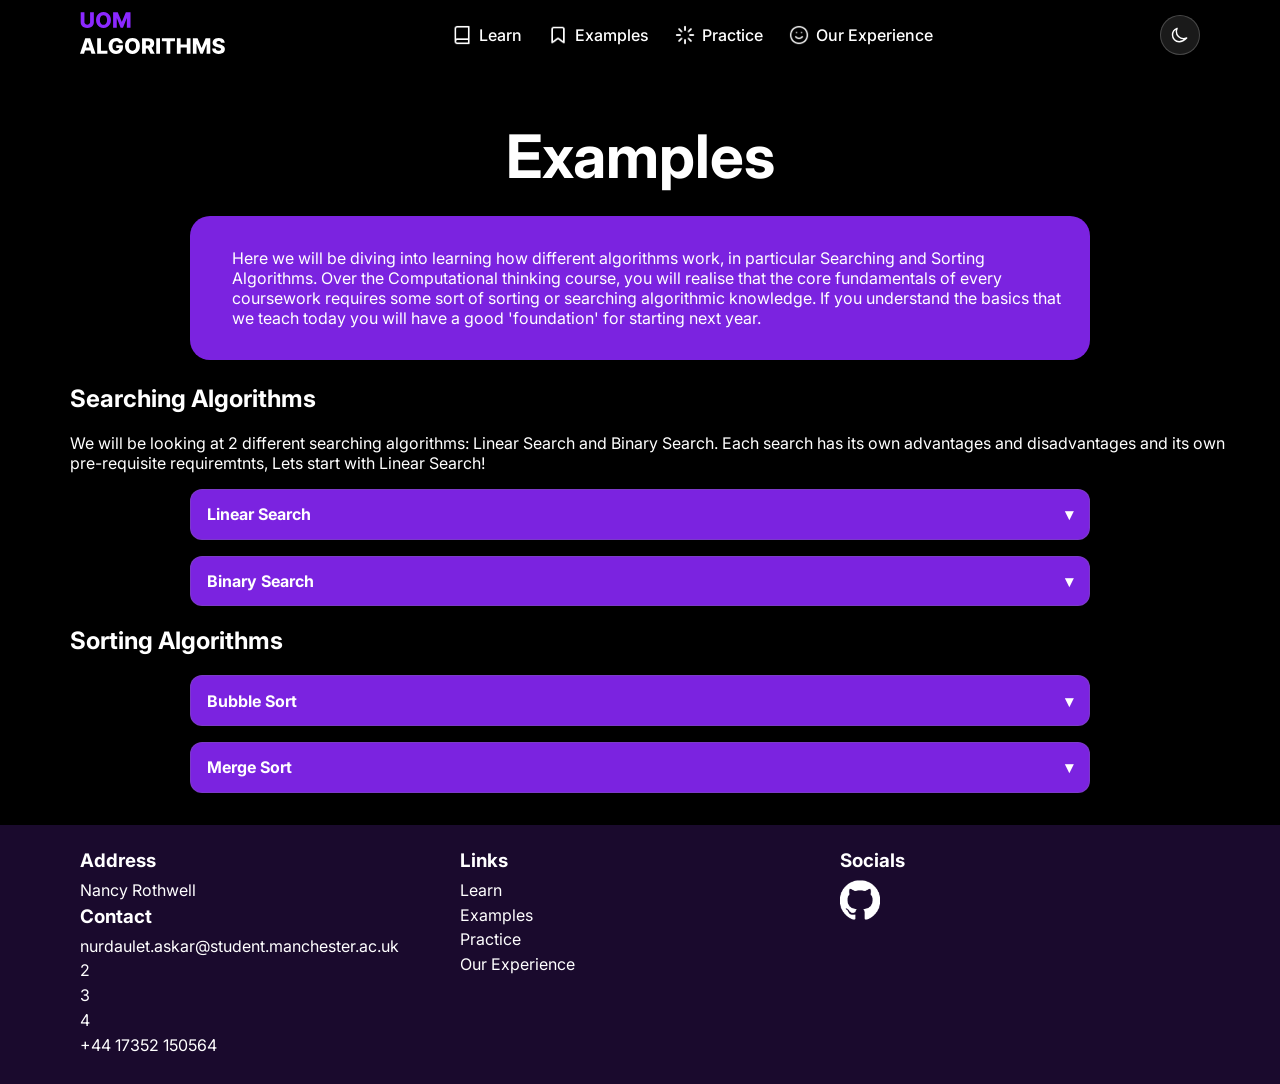
==== Examples.html @ cdae5de4 "ad" ====
<!DOCTYPE html>
<html lang="en">
<head>
    <meta charset="UTF-8">
    <meta name="viewport" content="width=device-width, initial-scale=1.0">
    <title>Compsci10 - Examples</title>
    <link rel="stylesheet" href="styles/style.css">
    <link href="https://fonts.googleapis.com/css2?family=Inter:wght@300;400;500;700;900&display=swap" rel="stylesheet">
    <link rel="icon" type="image/svg+xml" href="photos/UoM.svg">
</head>
<body>

    <nav class="navbar">
        <div class="nav-left">
            <a href="index.html">
                <img class="brand-logo" src="photos/brand-logo.svg" data-icon-dark="photos/brand-logo.svg" data-icon-light="photos/brand-logo Ligth.svg" alt="Home">
            </a>
        </div>

        <div class="nav-links">
            <a href="Learn.html">
                <img src="photos/BookDark.png" data-icon-dark="photos/BookDark.png" data-icon-light="photos/BookLight.png" alt="Learn">
                <div class="learn-class">Learn</div>
            </a>
            <a href="Examples.html">
                <img src="photos/BookmarkDark.png" data-icon-dark="photos/BookmarkDark.png" data-icon-light="photos/BookmarkLight.png" alt="Examples">
                <div class="examples-class">Examples</div>
            </a>
            <a href="Practice.html">
                <img src="photos/LoaderDark.png" data-icon-dark="photos/LoaderDark.png" data-icon-light="photos/LoaderLight.png" alt="Practice">
                <div class="practice-class">Practice</div>
            </a>
            <a href="Our-Experience.html">
                <img src="photos/SmileDark.png" data-icon-dark="photos/SmileDark.png" data-icon-light="photos/SmileLigt.png" alt="Our Experience">
                <div class="experience-class">Our Experience</div>
            </a>
        </div>

        <button class="theme-toggle" type="button" aria-label="Toggle light and dark mode">
            <svg class="icon-moon" viewBox="0 0 24 24" fill="none" xmlns="http://www.w3.org/2000/svg" aria-hidden="true">
                <path d="M20 15.5C18.8 16.1 17.5 16.4 16.2 16.4C11.5 16.4 7.6 12.5 7.6 7.8C7.6 6.5 7.9 5.2 8.5 4C5.2 5.3 3 8.4 3 12C3 16.4 6.6 20 11 20C14.6 20 17.7 17.8 20 15.5Z" stroke="currentColor" stroke-width="1.7" stroke-linecap="round" stroke-linejoin="round"/>
            </svg>
            <svg class="icon-sun" viewBox="0 0 24 24" fill="none" xmlns="http://www.w3.org/2000/svg" aria-hidden="true">
                <circle cx="12" cy="12" r="4" stroke="currentColor" stroke-width="1.7"/>
                <path d="M12 3V5.5M12 18.5V21M3 12H5.5M18.5 12H21M5.6 5.6L7.4 7.4M16.6 16.6L18.4 18.4M18.4 5.6L16.6 7.4M7.4 16.6L5.6 18.4" stroke="currentColor" stroke-width="1.7" stroke-linecap="round"/>
            </svg>
        </button>
    </nav>

    <section class="hero">
        <h1>Examples</h1>

        <section class="learn-description">
            <p class="left-text">
                Here we will be diving into learning how different algorithms work, in particular Searching and Sorting Algorithms. Over the Computational thinking course, you will realise that the core fundamentals of every coursework requires some sort of sorting or searching algorithmic knowledge. If you understand the basics that we teach today you will have a good 'foundation' for starting next year.
            </p>
        </section>

        
        <h2>Searching Algorithms</h2>
        <p class="left-text">
            We will be looking at 2 different searching algorithms: Linear Search and Binary Search. Each search has its own advantages and disadvantages and its own pre-requisite requiremtnts, Lets start with Linear Search!
        </p>
        <details class="algo-dropdown">        
            <summary>Linear Search</summary>
            <p class="left-text">
                Linear Search is one of the simplest searching algorithms. It works by checking each element in a list until it finds the target value or reaches the end of the list. Lets go through an example!
            </p>

            <div class="step">
                <strong>Say your given a list of numbers and a target value:</strong>
            </div>
            <p style="text-align: center; font-weight: bold; ">[5, 2, 8, 1, 9]</p>
            <p style="text-align: center; font-weight: bold; ">Target: 8</p>

            <div class="step">
                <strong>Step 1:</strong> Start from the first element at index 0 and compare it with the target value
            </div>
            <p style="text-align: center; font-weight: bold; ">[<span style="color: red;">5</span>, 2, 8, 1, 9]</p>
            <p>Is 5 = 8? No.</p>


            <div class="step">
                <strong>Step 3:</strong> Move to the next element at index 1 and compare it with the target value
            </div>
            <p style="text-align: center; font-weight: bold; ">[5, <span style="color: red;">2</span>, 8, 1, 9]</p>
            <p>Is 2 = 8? No.</p>

            <div class="step">
                <strong>Step 4:</strong> Move to the next element at index 2 and compare it with the target value
            </div>
            <p style="text-align: center; font-weight: bold; ">[5, 2, <span style="color: red;">8</span>, 1, 9]</p>
            <p>Is 8 = 8? <span style="font-weight: bold; color: green;">Yes!</span></p>
            <p class="left-text">
                So we found our target value at index 2 after only 3 comparisons! not bad but lets look at a bigger list and see how it performs.
            </p>

            <div class="step">
                <strong style="color: red;">Say your given a large list of numbers and a target value:</strong>
            </div>
            <table style="font-weight: bold;margin-left: auto; margin-right: auto;">
                <tr>
                    <td>[1, 2, 4, 8, 3, 83, 2, 3, 94, 9, 22, 84, 93, 3</td>
                </tr>
                <tr>
                    <td>89, 3, 2, 1, 38, 4, 30, 4, 2, 3, 5, 34, 23, 2</td>
                </tr>
                <tr>
                    <td>54, 4, 54, 2, 32, 5, 6, 34,..., 23, 3, 2, 1, 99, 3]</td>
                </tr>
            </table>
            <p style="text-align: center; font-weight: bold; ">Target: 99</p>
            <p class="left-text">
                In this example we can see that if you were to use linear search, you would have to check every single element in the list until you find the target value at the very end, proving why it is very inefficient for large lists. This is where Binary Search comes in!
            </p>
        </details>
        <details class="algo-dropdown open" >
            <summary>Binary Search</summary>
            <p class="left-text">
                Binary Search is a more efficient searching algorithm that works <strong>only</strong> on sorted lists. It repeatedly divides the search interval in half until it finds the target value or determines that it is not present. Lets go through an example!
            </p>
            <div class="step">
                <strong>Say your given a sorted list of numbers and a target value:</strong>
            </div>
            <p style="text-align: center; font-weight: bold; ">[1, 2, 3, 4, 5, 6, 7, 8, 9, 10]</p>
            <p style="text-align: center; font-weight: bold; ">Target: 7</p>
            <div class="step">
                <strong>Step 1:</strong> Start with two pointers, one at the beginning of the list and one at the end of the list. Use these to determine the middle element of the list and compare it with the target value
            </div>
            <p style="text-align: center; font-weight: bold; ">[<span style="color: red;">1</span>, 2, 3, 4, <span style="color: rgb(33, 194, 248);">5</span>, 6, 7, 8, 9, <span style="color: red;">10</span>]</p>
            <p>since there are 10 elements and 9 indexes, the middle element is at index 4 or element 5, which is 5.</p>
            <p>Is the target value 7 less than, greater than, or equal to the middle element (5)?</p>
            <p>7 is greater than 5.</p>
        
            <div class="step">
                <strong>Step 2:</strong> Since 7 is greater than 5, we can eliminate the left half of the list and move the left pointer to the middle element + 1
            </div>
            <p style="text-align: center; font-weight: bold; ">[<span style="color: red;">6</span>, 7, <span style="color: rgb(33, 194, 248);">8</span>, 9, <span style="color: red;">10</span>]</p>
            <p>Is the target value 7 less than, greater than, or equal to the middle element (8)? </p>
            <p>7 is less than 8.</p>
        
            <div class="step">
                <strong>Step 3:</strong> Since 7 is less than 8, we can eliminate the right half of the list and move the right pointer to the middle element - 1
            </div>
            <p style="text-align: center; font-weight: bold;">[<span style="color: red;">6</span>, <span style="color: rgb(33, 194, 248);">7</span>]</p>
            </p>
            <p>Is the target value 7 less than, greater than, or equal to the middle element (7)? 7 is equal to 7 therefore we eliminate the left half of the list and found our target!.</p>
            <p class="left-text">
                So we found our target value at index 6 after only 3 comparisons! This is much more efficient than linear search for large sorted lists.
            </p>
        </details>

        <h2>Sorting Algorithms</h2>
        <details class="algo-dropdown open">
            <summary>Bubble Sort</summary>
            <p class="left-text">
                Bubble Sort is a simple sorting algorithm that repeatedly steps through a list, compares adjacent elements and swaps them if they are in the wrong order. The pass through the list is repeated <strong>until</strong> the list is sorted.
            </p>

            <div class="step">
                <strong>Say your given an unsorted list of numbers and you are asked to sort them in ascending order :</strong>
            </div>
            <p style="text-align: center; font-weight: bold; ">[3, 23, 9, 1, 8]</p>

            <div class="step">
                <strong>Step 1:</strong> Start from the first element at index 0 and compare it with the adjacent element at index 1. If the current element is greater than the adjacent element, swap them.
            </div>
            <p style="text-align: center; font-weight: bold; ">[<span style="color: red;">3</span>, <span style="color: rgb(33, 194, 248);">23</span>, 9, 1, 8]</p>
            <p>Is 3 > 23?</p>
             <p>No. leave it as is.</p>


            <div class="step">
                <strong>Step 3:</strong> Move to the next element at index 1 and compare it with the adjacent index (2). If the current element is greater than the adjacent element, swap them.
            </div>
            <p style="text-align: center; font-weight: bold; ">[3, <span style="color: red;">23</span>, <span style="color: rgb(33, 194, 248);">9</span>, 1, 8]</p>
            <p>Is 23 > 1?</p>
            <p>Yes. Swap them.</p>
            <p style="text-align: center; font-weight: bold; ">[3, 9, 23, 1, 8]</p>
            

            <div class="step">
                <strong>Step 4:</strong> now compare the element at index 2 with the adjacent element at index 3. If the current element is greater than the adjacent element, swap them.
            </div>
            <p style="text-align: center; font-weight: bold; ">[3, 9, <span style="color: red;">23</span>, <span style="color: rgb(33, 194, 248);">1</span>, 8]</p>
            <p>Is 23 > 1?</p>
            <p>Yes. Swap them.</p>
            <p style="text-align: center; font-weight: bold; ">[3, 9, 1, 23, 8]</p>

            <div class="step">
                <strong>Step 5:</strong> now compare the element at index 3 with the adjacent element at index 4. If the current element is greater than the adjacent element, swap them.
            </div>
            <p style="text-align: center; font-weight: bold; ">[3, 9, 1, <span style="color: red;">23</span>, <span style="color: rgb(33, 194, 248);">8</span>]</p>
            <p>Is 23 > 8?</p>
            <p>Yes. Swap them.</p>
            <p style="text-align: center; font-weight: bold; ">[3, 9, 1, 8, 23]</p>

            <div class="step">
                <strong>We have completed the first pass through the list and the largest element (23) is now at the end of the list. We repeat this process for the remaining unsorted portion of the list until it is fully sorted.</strong>
            </div>
            <p>Second Pass:</p>
            <p style="text-align: center; font-weight: bold; ">[3, 9, 1, 8, 23]</p>
            <p style="text-align: center; font-weight: bold; ">[3, 1, 9, 8, 23]</p>
            <p style="text-align: center; font-weight: bold; ">[3, 1, 8, 9, 23]</p>
            <p>Third Pass:</p>
            <p style="text-align: center; font-weight: bold; ">[1, 3, 8, 9, 23]</p>
        </details>

        <details class="algo-dropdown open">
            <summary>Merge Sort</summary>
            <p class="left-text">
                Merge Sort is a divide-and-conquer algorithm that divides the input array into two halves, calls itself for the two halves, and then merges the two sorted halves.
            </p>

            <div class="step">
                <strong>Say your given an unsorted list of numbers and you are asked to sort them in ascending order :</strong>
            </div>
            <p style="text-align: center; font-weight: bold; ">[3, 23, 9, 10, 5, 1, 8, 12]</p>

            <div class="step">
                <strong>Step 1:</strong> We divide the list into two halves until we have sublists of single elements. 
                
            </div>
            <p>So we divide the list into [3, 23, 9, 10] and [5, 1, 8, 12]. We then divide those lists into [3], [23], [9], [10] and [5], [1], [8], [12].</p>
            <p style="text-align: center; font-weight: bold; ">[3, 23, 9, 10, 5, 1, 8, 12]</p>
            <p style="text-align: center; font-weight: bold; ">[3, 23, 9, 10] [5, 1, 8, 12]</p>
            <p style="text-align: center; font-weight: bold; ">{ [3], [23] } { [9], [10] } , { [5], [1] } { [8], [12] }</p>


            <div class="step">
                <strong>Step 3:</strong> Now in each pair, sort  the two elements and merge with the adjacent sorted pair and repeat until we have a single sorted list.
            </div>
            <p>So we compare 3 and 23, add 3 to the merged list, then compare 23 and 9, add 9 to the merged list, then compare 23 and 10, add 10 to the merged list, then add 23 to the merged list. We do the same for the other half of the list and then merge those two sorted halves together.</p>
            <p style="text-align: center; font-weight: bold; ">{ [3], [23] } { [9], [10] } , { [1], [5] } { [8], [12] }</p>
            <p style="text-align: center; font-weight: bold; ">{ [3, 9, 10, 23] }, { [1, 5, 8, 12] }</p>
            <p style="text-align: center; font-weight: bold; ">[1, 3, 5, 8, 9, 10, 12, 23]</p>

            <div class="step"> 
                <strong>Merge Sort is more efficient than Bubble Sort for larger lists, with a time complexity of O(n log n) compared to O(n^2) for Bubble Sort.</strong>
            </div>
        </details>
    </section>

    <footer class="footer">
        <div class="footer-column">
            <h3>Address</h3>
            <p>Nancy Rothwell</p>

            <h3>Contact</h3>
            <a href="mailto:nurdaulet.askar@student.manchester.ac.uk">nurdaulet.askar@student.manchester.ac.uk</a>
            <a href="mailto:">2</a>
            <a href="mailto:">3</a>
            <a href="mailto:">4</a>
            <p>+44 17352 150564</p>
        </div>

        <div class="footer-column">
            <h3>Links</h3>
            <p>Learn</p>
            <p>Examples</p>
            <p>Practice</p>
            <p>Our Experience</p>
        </div>

        <div class="footer-column">
            <h3>Socials</h3>
            <a href="https://github.com/SwiftkeyC" target="_blank"><img src="photos/GitHubDark.svg" data-icon-dark="photos/GitHubDark.svg" data-icon-light="photos/GitHubLight.png" alt="GitHub"></a>
        </div>
    </footer>
    <script src="scripts/theme-toggle.js"></script>
</body>
</html>
---- styles/style.css ----
*, *::before, *::after { box-sizing: border-box; }

:root {
    --navbar-height: 80px;
    --bg: #000000;
    --text: #ffffff;
    --navbar-bg: rgba(0, 0, 0, 0.62);
    --subtitle: #8B28FF;
    --card-bg: #8c28ffe0;
    --footer-bg: #1a0a2d;
    --link: #ffffff;
    --toggle-bg: rgba(255, 255, 255, 0.1);
    --toggle-border: rgba(255, 255, 255, 0.2);
}

html[data-theme="light"] {
    --bg: #f5f7fb;
    --text: #111320;
    --navbar-bg: rgba(255, 255, 255, 0.382);
    --subtitle: #5f19bc;
    --card-bg: #d9c4ff;
    --footer-bg: #e8e2f7;
    --link: #111320;
    --toggle-bg: rgba(17, 19, 32, 0.08);
    --toggle-border: rgba(17, 19, 32, 0.2);
}


html, body {
    margin: 0;
    padding: 0;
    overflow-x: hidden;
    scroll-behavior: smooth;
}

body {
    font-family: 'Inter', sans-serif;
    background-color: var(--bg);
    color: var(--text);
    min-height: 100vh;
    display: flex;
    flex-direction: column;
    padding-top: var(--navbar-height);
}


.hero,
.learn-description {
    width: min(1200px, calc(100% - 2rem));
    margin-inline: auto;
}

.navbar,
.footer {
    width: 100%;
    border-radius: 0;
}


.navbar {
    background-color: var(--navbar-bg);
    backdrop-filter: blur(10px);
    color: var(--text);
    position: fixed;
    top: 0; left: 0; right: 0;
    z-index: 1000;
    display: flex;
    align-items: center;
    justify-content: space-between;
    gap: 6rem;
    padding: 0.75rem 5rem;
}

.nav-left a {
    display: inline-flex;
    align-items: center;
}

.brand-logo {
    display: block;
    width: auto;
    height: clamp(28px, 4vw, 42px);
}

.nav-links {
    display: flex;
    align-items: center;
    gap: clamp(0.75rem, 2vw, 2rem);
    flex-wrap: wrap;
    justify-content: flex-end;
}

.nav-links a {
    color: var(--link);
    text-decoration: none;
    font-weight: 500;
    display: inline-flex;
    align-items: center;
    gap: 0.45rem;
    white-space: nowrap;
}

.nav-links a img {
    width: 20px;
    height: 20px;
}


.theme-toggle {
    width: 40px;
    height: 40px;
    border: 1px solid var(--toggle-border);
    border-radius: 999px;
    background: var(--toggle-bg);
    color: var(--text);
    display: inline-flex;
    align-items: center;
    justify-content: center;
    cursor: pointer;
    transition: background-color 0.2s ease, transform 0.2s ease;
}

.theme-toggle:hover { transform: translateY(-1px); }

.theme-toggle svg { width: 20px; height: 20px; }

.theme-toggle .icon-sun { display: none; }

html[data-theme="light"] .theme-toggle .icon-moon { display: none; }
html[data-theme="light"] .theme-toggle .icon-sun { display: block; }


.hero {
    text-align: center;
    margin-top: 2rem;
    padding-bottom: 1rem;
}

.hero h1 {
    font-size: clamp(2rem, 5vw, 3.75rem);
    margin: 0.5rem 0;
}

.hero h2 {
    text-align: left;
    padding-left: 2.5%;
}

.subtitle {
    color: var(--subtitle);
    font-weight: 600;
}

.left-text {
    text-align: left;
    padding-left: 2.5%;
}


.card,
.learn-description {
    width: fit-content;
    max-width: min(100%, 900px);
    background-color: var(--card-bg);
    border-radius: 20px;
    margin: 1.5rem auto;
    color: var(--text);
    padding: 1rem 1.25rem;
}

.learn-text h1 { margin: 0 0 1rem 0; }

.home-intro-row {
    width: min(100%, 1100px);
    margin: 1.5rem auto;
    display: grid;
    grid-template-columns: 1fr 1fr;
    gap: 1.25rem;
    align-items: stretch;
}

.home-banner-wrap {
    border-radius: 20px;
    overflow: hidden;
    min-height: 320px;
}

.home-banner-image {
    width: 100%;
    height: 100%;
    object-fit: cover;
    display: block;
}

.learn-description.home-cover-box {
    width: 100%;
    max-width: none;
    margin: 0;
}

.step {
    background: var(--card-bg);
    padding: 10px;
    border-left: 4px solid rgb(0, 0, 0);
    border-right: 4px solid rgb(0, 0, 0);
    margin: 10px 0;
    border-radius: 10px;
}


.footer {
    margin-top: auto;
    background-color: var(--footer-bg);
    color: var(--text);
    display: flex;
    justify-content: space-between;
    gap: 1.25rem;
    flex-wrap: wrap;
    padding: 1.5rem 5rem;
}

.footer-column {
    flex: 1 1 220px;
    min-width: 200px;
}

.footer-column h3 { margin: 0 0 0.5rem 0; }

.footer-column p,
.footer-column a {
    margin: 0.3rem 0;
    color: var(--link);
    text-decoration: none;
    display: block;
    overflow-wrap: anywhere;
}

.footer-column img {
    width: 40px;
    height: 40px;
}
.card.quiz-question {
        width: 100%;
        max-width: 700px;
        margin: 20px auto;
    }
.algo-dropdown {
  max-width: min(100%, 900px);
  margin: 1rem auto;
  background: var(--card-bg);
  border: 1px solid rgba(127, 127, 127, 0.25);
  border-radius: 12px;
  overflow: hidden;
  text-align: left;
}

.algo-dropdown summary {
  cursor: pointer;
  list-style: none;
  padding: 0.9rem 1rem;
  font-weight: 700;
  user-select: none;
}

.algo-dropdown summary::-webkit-details-marker {
  display: none;
}

.algo-dropdown summary::after {
  content: "▾";
  float: right;
  transition: transform 0.2s ease;
}

.algo-dropdown[open] summary::after {
  transform: rotate(180deg);
}

.algo-dropdown > *:not(summary) {
  padding-left: 1rem;
  padding-right: 1rem;
}


.comparison-card {
    width: min(900px, 100%);
    max-width: 100%;
}

.card a {
    color: var(--text);
    text-decoration: none;
    font-weight: bolder;
}

.comparison-card table {
    width: 100%;
    border-collapse: collapse;
    text-align: left;
}

.comparison-card thead tr {
    border-bottom: 2px solid var(--text);
}

.comparison-card th,
.comparison-card td {
    padding: 8px 12px;
}

.comparison-card tbody tr {
    border-bottom: 1px solid rgba(0, 0, 0, 0.15);
}

.comparison-card tbody tr:last-child {
    border-bottom: none;
}


.learnbox {
    width: fit-content;
    max-width: min(100%, 900px);
    background-color: var(--card-bg);
    border-radius: 20px;
    margin: 1.5rem auto;
    color: var(--text);
    padding: 1rem 1.25rem;
}

.learn-button {
    background-color: var(--subtitle);
    color: white;
    display: inline;
    padding: 1rem 1.25rem;
    text-decoration: none;
    border-radius: 12px;
    font-weight: 500;
}


@media (max-width: 1024px) {
    .navbar {
        padding: 0.75rem 2.5rem;
        gap: 2rem;
    }

    .footer {
        padding: 1.5rem 2.5rem;
    }
}

@media (max-width: 768px) {
    :root { --navbar-height: 120px; }

    .navbar {
        padding: 0.75rem 1.25rem;
        gap: 0.5rem;
        align-items: flex-start;
    }

    .brand-logo { height: 30px; }

    .nav-links {
        width: 100%;
        justify-content: flex-start;
        gap: 0.75rem 1rem;
    }

    .theme-toggle { margin-left: auto; }

    .nav-links a { font-size: 0.95rem; }

    .hero { margin-top: 1.25rem; }

    .home-intro-row {
        grid-template-columns: 1fr;
    }

    .home-banner-wrap {
        min-height: 220px;
    }

    .card,
    .learn-description { border-radius: 14px; }

    .footer {
        padding: 1.25rem 1.25rem;
        flex-direction: column;
        gap: 1rem;
    }

    .footer-column {
        min-width: unset;
        flex: 1 1 auto;
    }
}
@media (max-width: 480px) {
    :root { --navbar-height: 130px; }

    .navbar { padding: 0.75rem 1rem; }

    .nav-links a { font-size: 0.875rem; }

    .card,
    .learn-description,
    .learnbox {
        padding: 0.75rem 1rem;
        border-radius: 12px;
    }

    .footer { padding: 1rem; }
}
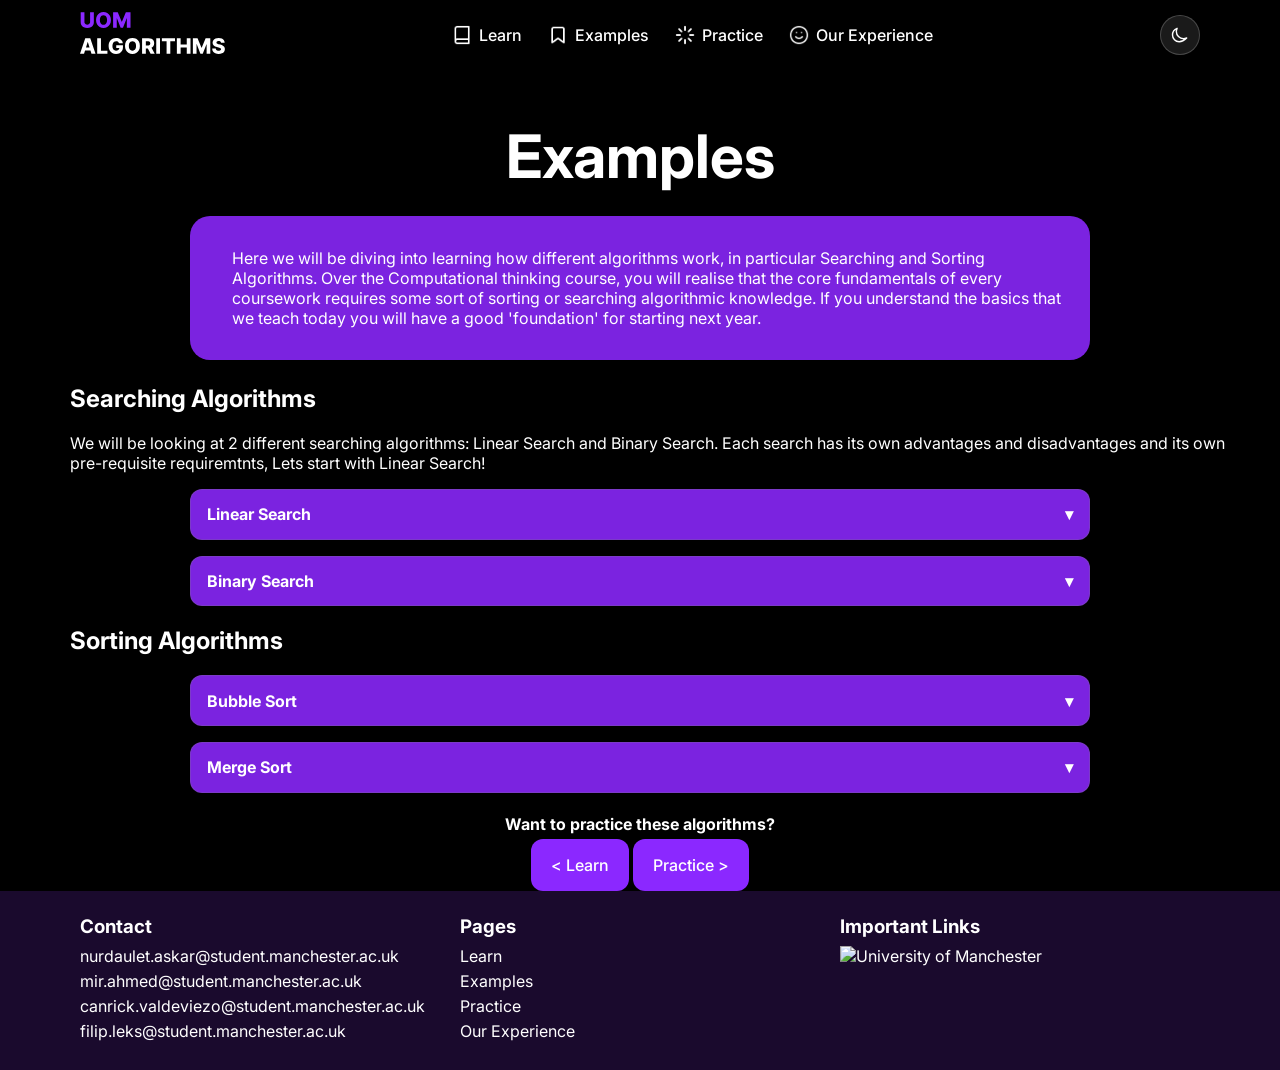
==== commit 9414d549: "Update footer with new links and contact information" ====
--- a/Examples.html
+++ b/Examples.html
@@ -239,34 +239,36 @@
                 <strong>Merge Sort is more efficient than Bubble Sort for larger lists, with a time complexity of O(n log n) compared to O(n^2) for Bubble Sort.</strong>
             </div>
         </details>
+        <div class="learn-box">
+            <h4>Want to practice these algorithms?</h4>
+            <a href="Learn.html" class="learn-button"> < Learn</a>
+            <a href="Practice.html" class="learn-button"> Practice > </a>
+        </div>
     </section>
 
     <footer class="footer">
         <div class="footer-column">
-            <h3>Address</h3>
-            <p>Nancy Rothwell</p>
 
             <h3>Contact</h3>
             <a href="mailto:nurdaulet.askar@student.manchester.ac.uk">nurdaulet.askar@student.manchester.ac.uk</a>
-            <a href="mailto:">2</a>
-            <a href="mailto:">3</a>
-            <a href="mailto:">4</a>
-            <p>+44 17352 150564</p>
+            <a href="mailto:mir.ahmed@student.manchester.ac.uk">mir.ahmed@student.manchester.ac.uk</a>
+            <a href="mailto:canrick.valdeviezo@student.manchester.ac.uk">canrick.valdeviezo@student.manchester.ac.uk</a>
+            <a href="mailto:filip.leks@student.manchester.ac.uk">filip.leks@student.manchester.ac.uk</a>
         </div>
 
         <div class="footer-column">
-            <h3>Links</h3>
-            <p>Learn</p>
-            <p>Examples</p>
-            <p>Practice</p>
-            <p>Our Experience</p>
+            <h3>Pages</h3>
+            <a href="Learn.html">Learn</a>
+            <a href="Examples.html">Examples</a>
+            <a href="Practice.html">Practice</a>
+            <a href="Our-Experience.html">Our Experience</a>
         </div>
 
         <div class="footer-column">
-            <h3>Socials</h3>
-            <a href="https://github.com/SwiftkeyC" target="_blank"><img src="photos/GitHubDark.svg" data-icon-dark="photos/GitHubDark.svg" data-icon-light="photos/GitHubLight.png" alt="GitHub"></a>
+            <h3>Important Links</h3>
+            <a href="https://www.manchester.ac.uk/study/undergraduate/courses/2026/12952/bsc-computer-science-with-an-integrated-foundation-year/" target="_blank" ><img src="photos\UodM.png" alt="University of Manchester" style="height: 20%; width: 20%;"></a>
         </div>
     </footer>
     <script src="scripts/theme-toggle.js"></script>
 </body>
-</html>+</html>
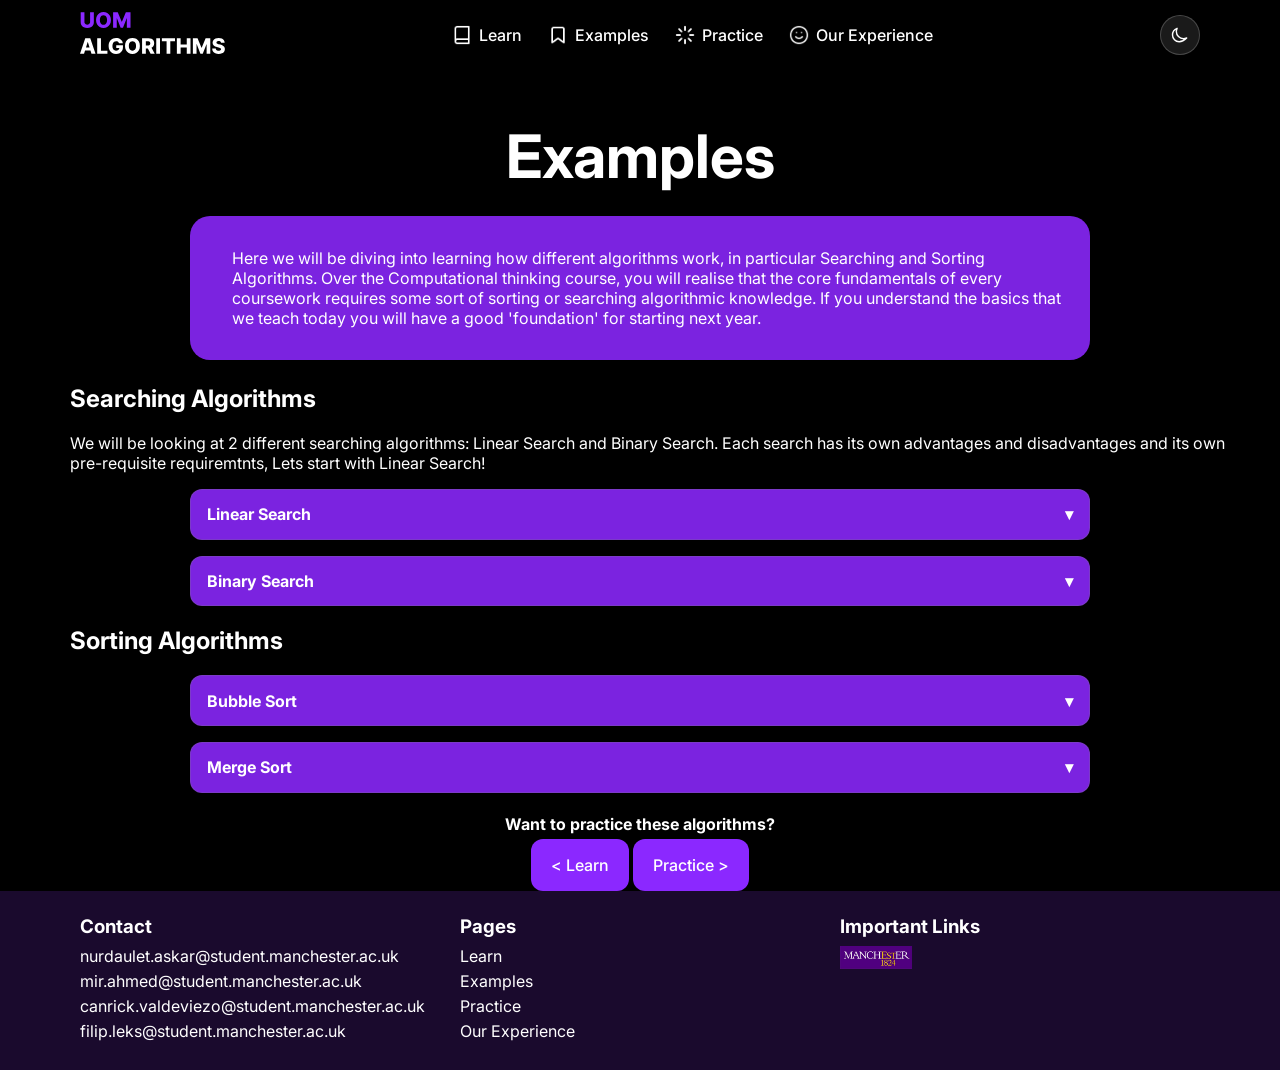
==== commit ecec6a6f: "123" ====
--- a/Examples.html
+++ b/Examples.html
@@ -12,25 +12,25 @@
 
     <nav class="navbar">
         <div class="nav-left">
-            <a href="index.html">
+            <a href="/index">
                 <img class="brand-logo" src="photos/brand-logo.svg" data-icon-dark="photos/brand-logo.svg" data-icon-light="photos/brand-logo Ligth.svg" alt="Home">
             </a>
         </div>
 
         <div class="nav-links">
-            <a href="Learn.html">
+            <a href="/Learn">
                 <img src="photos/BookDark.png" data-icon-dark="photos/BookDark.png" data-icon-light="photos/BookLight.png" alt="Learn">
                 <div class="learn-class">Learn</div>
             </a>
-            <a href="Examples.html">
+            <a href="/Examples">
                 <img src="photos/BookmarkDark.png" data-icon-dark="photos/BookmarkDark.png" data-icon-light="photos/BookmarkLight.png" alt="Examples">
                 <div class="examples-class">Examples</div>
             </a>
-            <a href="Practice.html">
+            <a href="/Practice">
                 <img src="photos/LoaderDark.png" data-icon-dark="photos/LoaderDark.png" data-icon-light="photos/LoaderLight.png" alt="Practice">
                 <div class="practice-class">Practice</div>
             </a>
-            <a href="Our-Experience.html">
+            <a href="/Our-Experience">
                 <img src="photos/SmileDark.png" data-icon-dark="photos/SmileDark.png" data-icon-light="photos/SmileLigt.png" alt="Our Experience">
                 <div class="experience-class">Our Experience</div>
             </a>
--- a/styles/style.css
+++ b/styles/style.css
@@ -409,4 +409,4 @@
     }
 
     .footer { padding: 1rem; }
-}+}
